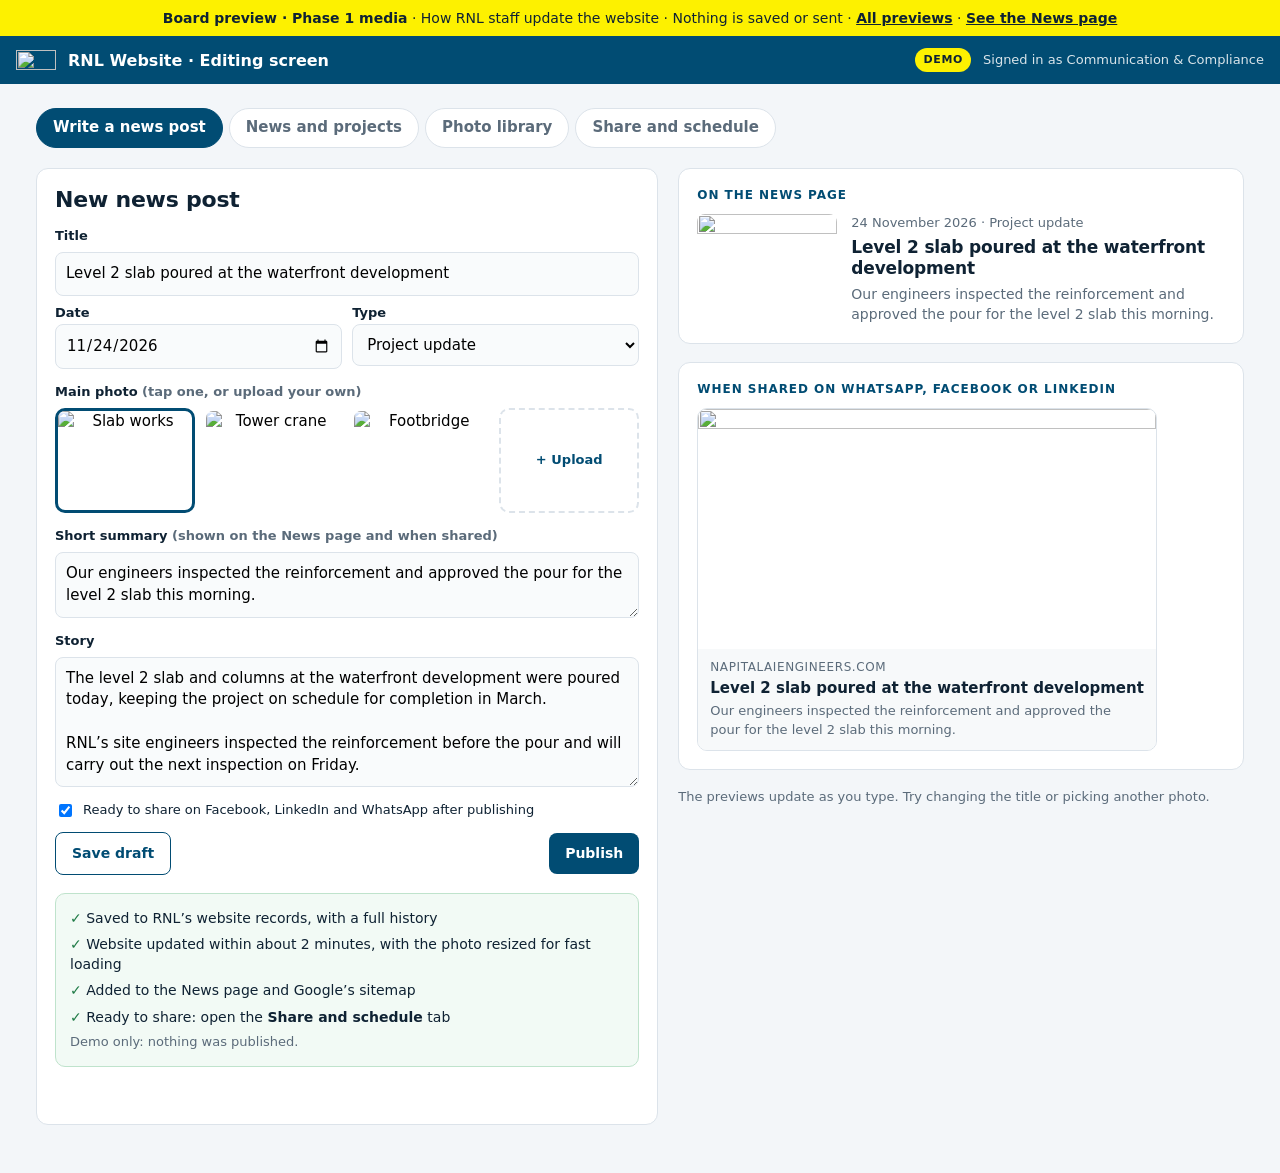
==== preview/media/index.html @ f25341df "Media boost: share buttons, Facebook feed on News, and media/news editing walk-through in the board " ====
<!doctype html>
<html lang="en">
<head>
<meta charset="utf-8">
<meta name="viewport" content="width=device-width, initial-scale=1">
<meta name="robots" content="noindex, nofollow">
<title>Media and news preview | R. Napitalai Limited</title>
<link rel="icon" href="../../favicon.svg" type="image/svg+xml">
<link rel="stylesheet" href="../preview.css">
</head>
<body>
<div class="pv-bar"><strong>Board preview · Phase 1 media</strong> · How RNL staff update the website · Nothing is saved or sent · <a href="../index.html">All previews</a> · <a href="../../news/index.html">See the News page</a></div>
<div class="top"><img src="../../assets/img/mark-light.svg" alt=""><b>RNL Website · Editing screen</b><span class="sp"></span><span class="badge">Demo</span><span class="who">Signed in as Communication &amp; Compliance</span></div>
<div class="wrap">
  <div class="tabs" role="tablist" aria-label="Editing screen sections">
    <button role="tab" id="t-write" aria-controls="p-write" data-hash="write">Write a news post</button>
    <button role="tab" id="t-list" aria-controls="p-list" data-hash="posts">News and projects</button>
    <button role="tab" id="t-photos" aria-controls="p-photos" data-hash="photos">Photo library</button>
    <button role="tab" id="t-share" aria-controls="p-share" data-hash="share">Share and schedule</button>
  </div>

  <!-- 1. Write -->
  <section class="panel" id="p-write" role="tabpanel" aria-labelledby="t-write">
    <div class="editor">
      <form class="card form-col" id="post-form">
        <h2 style="font-size:22px">New news post</h2>
        <label for="f-title">Title</label>
        <input id="f-title" value="Level 2 slab poured at the waterfront development">
        <div class="two">
          <div><label for="f-date">Date</label><input id="f-date" type="date" value="2026-11-24"></div>
          <div><label for="f-type">Type</label><select id="f-type"><option>Project update</option><option>Company news</option><option>Careers</option></select></div>
        </div>
        <label>Main photo <span class="muted">(tap one, or upload your own)</span></label>
        <div class="pick" id="pick">
          <button type="button" class="pick-img on" data-src="../../assets/img/site/waterfront-slab-works-800.jpg"><img src="../../assets/img/site/waterfront-slab-works-800.jpg" alt="Slab works"></button>
          <button type="button" class="pick-img" data-src="../../assets/img/site/waterfront-tower-crane-800.jpg"><img src="../../assets/img/site/waterfront-tower-crane-800.jpg" alt="Tower crane"></button>
          <button type="button" class="pick-img" data-src="../../assets/img/site/footbridge-span-800.jpg"><img src="../../assets/img/site/footbridge-span-800.jpg" alt="Footbridge"></button>
          <label class="pick-upload">+ Upload<input type="file" accept="image/*" id="f-upload"></label>
        </div>
        <label for="f-summary">Short summary <span class="muted">(shown on the News page and when shared)</span></label>
        <textarea id="f-summary" rows="2">Our engineers inspected the reinforcement and approved the pour for the level 2 slab this morning.</textarea>
        <label for="f-body">Story</label>
        <textarea id="f-body" rows="5">The level 2 slab and columns at the waterfront development were poured today, keeping the project on schedule for completion in March.

RNL’s site engineers inspected the reinforcement before the pour and will carry out the next inspection on Friday.</textarea>
        <label class="check"><input type="checkbox" id="f-share" checked> Ready to share on Facebook, LinkedIn and WhatsApp after publishing</label>
        <div class="row" style="margin-top:6px; flex-wrap:wrap">
          <button class="btn o" type="button" id="draft-btn">Save draft</button>
          <button class="btn" type="submit" id="publish-btn">Publish</button>
        </div>
        <div id="publish-steps" class="pub" hidden>
          <p><span class="ok-mark">✓</span> Saved to RNL’s website records, with a full history</p>
          <p><span class="ok-mark">✓</span> Website updated within about 2 minutes, with the photo resized for fast loading</p>
          <p><span class="ok-mark">✓</span> Added to the News page and Google’s sitemap</p>
          <p id="pub-share"><span class="ok-mark">✓</span> Ready to share: open the <b>Share and schedule</b> tab</p>
          <p class="muted" style="font-size:13px">Demo only: nothing was published.</p>
        </div>
        <p class="status" id="draft-status" role="status"></p>
      </form>

      <div class="col">
        <div class="card">
          <p class="eyebrow-s">On the News page</p>
          <article class="news-card">
            <img id="pv-img" src="../../assets/img/site/waterfront-slab-works-800.jpg" alt="">
            <div>
              <p class="muted" style="font-size:13px" id="pv-meta">24 November 2026 · Project update</p>
              <h3 id="pv-title">Level 2 slab poured at the waterfront development</h3>
              <p class="muted" id="pv-summary" style="font-size:14px">Our engineers inspected the reinforcement and approved the pour for the level 2 slab this morning.</p>
            </div>
          </article>
        </div>
        <div class="card">
          <p class="eyebrow-s">When shared on WhatsApp, Facebook or LinkedIn</p>
          <div class="sharecard">
            <img id="sh-img" src="../../assets/img/site/waterfront-slab-works-800.jpg" alt="">
            <div class="sharecard-body">
              <p class="muted" style="font-size:12px;text-transform:uppercase;letter-spacing:.05em">napitalaiengineers.com</p>
              <p style="font-weight:700" id="sh-title">Level 2 slab poured at the waterfront development</p>
              <p class="muted" style="font-size:13px" id="sh-summary">Our engineers inspected the reinforcement and approved the pour for the level 2 slab this morning.</p>
            </div>
          </div>
        </div>
        <p class="muted" style="font-size:13px">The previews update as you type. Try changing the title or picking another photo.</p>
      </div>
    </div>
  </section>

  <!-- 2. List -->
  <section class="panel" id="p-list" role="tabpanel" aria-labelledby="t-list" hidden>
    <div class="row" style="flex-wrap:wrap"><h2 style="font-size:22px">News and projects</h2><button class="btn" type="button" data-goto="t-write">+ New news post</button></div>
    <div class="card" style="padding:6px;margin-top:14px">
      <div class="table-scroll"><table>
        <tr><th>Title</th><th>Section</th><th>Date</th><th>Status</th><th></th></tr>
        <tr><td>Welcome to our new website</td><td>News</td><td>9 Nov 2026</td><td><span class="pill ok">Published</span></td><td class="n"><button class="btn o sm" type="button" data-goto="t-write">Edit</button></td></tr>
        <tr><td>Level 2 slab poured at the waterfront development <span class="muted">(sample)</span></td><td>News</td><td>24 Nov 2026</td><td><span class="pill warn">Draft</span></td><td class="n"><button class="btn o sm" type="button" data-goto="t-write">Edit</button></td></tr>
        <tr><td>Graduate engineer vacancies <span class="muted">(sample)</span></td><td>News · Careers</td><td>–</td><td><span class="pill warn">Draft</span></td><td class="n"><button class="btn o sm" type="button" data-goto="t-write">Edit</button></td></tr>
        <tr><td>Wharves and Jetties Programme</td><td>Projects</td><td>–</td><td><span class="pill ok">Published</span></td><td class="n"><button class="btn o sm" type="button" data-goto="t-write">Edit</button></td></tr>
        <tr><td>Telikom PNG Country Roll-Out</td><td>Projects</td><td>–</td><td><span class="pill ok">Published</span></td><td class="n"><button class="btn o sm" type="button" data-goto="t-write">Edit</button></td></tr>
      </table></div>
    </div>
    <div class="facts3">
      <div class="card"><b>Who can edit</b><p class="muted">Staff named by RNL, each with their own sign-in.</p></div>
      <div class="card"><b>What they can change</b><p class="muted">News, projects, team, services, office details, home page photos and text.</p></div>
      <div class="card"><b>Nothing is lost</b><p class="muted">Every change is recorded with who made it, and can be undone.</p></div>
    </div>
  </section>

  <!-- 3. Photos -->
  <section class="panel" id="p-photos" role="tabpanel" aria-labelledby="t-photos" hidden>
    <div class="row" style="flex-wrap:wrap"><h2 style="font-size:22px">Photo library</h2><label class="btn" style="cursor:pointer">Upload photos<input type="file" accept="image/*" multiple id="lib-upload" hidden></label></div>
    <p class="muted" style="margin-top:6px">Upload straight from a phone or computer. Photos are resized automatically so pages load quickly on slower connections. Try it: your photo stays on your device.</p>
    <div class="library" id="library">
      <figure><img src="../../assets/img/site/waterfront-tower-crane-800.jpg" alt=""><figcaption>Waterfront development</figcaption></figure>
      <figure><img src="../../assets/img/site/piling-site-excavator-800.jpg" alt=""><figcaption>Piling and pile caps</figcaption></figure>
      <figure><img src="../../assets/img/site/footbridge-span-800.jpg" alt=""><figcaption>Highlands footbridge</figcaption></figure>
      <figure><img src="../../assets/img/site/level-survey-800.jpg" alt=""><figcaption>Levelling survey</figcaption></figure>
      <figure><img src="../../assets/img/site/highlands-building-works-800.jpg" alt=""><figcaption>Highlands building works</figcaption></figure>
      <figure><img src="../../assets/img/site/rnl-site-team-800.jpg" alt=""><figcaption>RNL site team</figcaption></figure>
      <figure><img src="../../assets/img/site/baseplate-rebar-cage-800.jpg" alt=""><figcaption>Pile cap reinforcement</figcaption></figure>
      <figure><img src="../../assets/img/site/wall-survey-800.jpg" alt=""><figcaption>Wall condition survey</figcaption></figure>
    </div>
  </section>

  <!-- 4. Share -->
  <section class="panel" id="p-share" role="tabpanel" aria-labelledby="t-share" hidden>
    <h2 style="font-size:22px">From one news post to every channel</h2>
    <div class="flow">
      <div class="card"><p class="num-s">1</p><b>Publish on the website</b><p class="muted">Staff write the post once, in the editing screen.</p></div>
      <div class="card"><p class="num-s">2</p><b>Share in one tap</b><p class="muted">Every news post and project page has share buttons, with its photo and summary.</p>
        <div class="sharebtns"><span>Facebook</span><span>LinkedIn</span><span>WhatsApp</span><span>Copy link</span></div></div>
      <div class="card"><p class="num-s">3</p><b>Schedule ahead</b><p class="muted">Posts are planned for the week in Meta Business Suite and LinkedIn, both free. Eyemagine sets them up and trains staff.</p></div>
      <div class="card"><p class="num-s">4</p><b>Measure</b><p class="muted">Google Analytics shows visits and enquiries that came from Facebook, LinkedIn and WhatsApp.</p></div>
    </div>
    <div class="card" style="margin-top:18px">
      <div class="row" style="flex-wrap:wrap"><b>Example week of planned posts</b><span class="muted" style="font-size:13px">Planned in Meta Business Suite · example only</span></div>
      <div class="week">
        <div><p class="day">Mon</p><p class="post fb">Facebook · Project update: level 2 slab poured</p></div>
        <div><p class="day">Tue</p></div>
        <div><p class="day">Wed</p><p class="post li">LinkedIn · Graduate engineer vacancies</p></div>
        <div><p class="day">Thu</p></div>
        <div><p class="day">Fri</p><p class="post fb">Facebook · Site photo of the week: Highlands footbridge</p></div>
      </div>
    </div>
    <p class="muted" style="margin-top:14px">See it working on the real site: the <a href="../../news/index.html">News page</a> shows RNL’s latest Facebook posts, and every news post and project has share buttons.</p>
  </section>
</div>
<script src="../preview.js"></script>
</body>
</html>
---- preview/preview.css ----
/* Board preview of phases 2 and 3: sample screens only (staging builds). */
:root { --navy:#014C73; --deep:#0A2C42; --ink:#0F2233; --muted:#5B6B7A; --line:#DCE3EA; --bg:#F3F6F9; --yellow:#FDF100; --green:#1E7A45; --amber:#9A6412; }
* { box-sizing: border-box; }
html { -webkit-text-size-adjust: 100%; }
body { margin:0; font-family: Inter, system-ui, -apple-system, "Segoe UI", Roboto, Arial, sans-serif; color: var(--ink); background: var(--bg); font-size: 15px; line-height: 1.45; }
h1,h2,h3 { margin:0; letter-spacing:-.01em; line-height:1.2; }
p { margin:0; }
a { color: var(--navy); }
button { font: inherit; cursor: pointer; }
:focus-visible { outline: 3px solid var(--yellow); outline-offset: 2px; }

.pv-bar { background: var(--yellow); color: var(--ink); font-size: 14px; text-align:center; padding: 8px max(16px, env(safe-area-inset-left, 0px)); }
.pv-bar a { color: var(--ink); font-weight: 700; }

.top { background: var(--navy); color:#fff; display:flex; align-items:center; gap:12px; padding:12px max(16px, env(safe-area-inset-left, 0px)); flex-wrap: wrap; }
.top img { width:40px; height:20px; }
.top b { font-size:16px; }
.top .sp { flex:1; }
.top .who { font-size:13px; opacity:.85; }
.top a { color:#fff; font-size:13px; }
.badge { display:inline-block; font-size:11px; font-weight:700; letter-spacing:.06em; text-transform:uppercase; padding:4px 8px; border-radius:999px; background: var(--yellow); color: var(--ink); }

.wrap { max-width: 1240px; margin: 0 auto; padding: 24px max(16px, env(safe-area-inset-left, 0px)) 48px; }
.card { background:#fff; border:1px solid var(--line); border-radius:12px; padding:18px; min-width:0; }
.muted { color: var(--muted); }
.pill { display:inline-block; font-size:12px; font-weight:600; padding:3px 10px; border-radius:999px; white-space:nowrap; }
.ok { background:#E3F4EA; color: var(--green); }
.warn { background:#FBF0DD; color: var(--amber); }
.off { background:#EEF1F4; color: var(--muted); }
.btn { display:inline-block; border:0; background: var(--navy); color:#fff; font-weight:600; padding:10px 16px; border-radius:8px; font-size:14px; text-decoration:none; }
.btn.o { background:#fff; color: var(--navy); border:1.5px solid var(--navy); }
.btn.y { background: var(--yellow); color: var(--ink); }
.btn:disabled { opacity:.55; cursor: default; }

.tabs { display:flex; gap:6px; flex-wrap:wrap; margin-bottom:20px; }
.tabs button { background:#fff; border:1px solid var(--line); border-radius:999px; padding:8px 16px; font-weight:600; color: var(--muted); }
.tabs button[aria-selected="true"] { background: var(--navy); border-color: var(--navy); color:#fff; }
.panel[hidden] { display:none; }

.kpis { display:grid; grid-template-columns: repeat(4, 1fr); gap:14px; margin: 16px 0; }
.kpi .v { font-size:32px; font-weight:800; color: var(--navy); }
.kpi .l { font-size:13px; color: var(--muted); font-weight:600; }
.table-scroll { overflow-x:auto; }
table { width:100%; border-collapse: collapse; font-size:14px; min-width: 720px; }
th { text-align:left; font-size:12px; text-transform:uppercase; letter-spacing:.05em; color: var(--muted); font-weight:600; padding:10px 12px; border-bottom:1px solid var(--line); }
td { padding:12px; border-bottom:1px solid var(--line); }
tr:last-child td { border-bottom: 0; }
.n { text-align:right; font-variant-numeric: tabular-nums; }
.dot { display:inline-block; width:30px; height:30px; border-radius:50%; background: var(--navy); color: var(--yellow); font-weight:800; font-size:12px; text-align:center; line-height:30px; margin-right:10px; vertical-align:middle; }

.split { display:grid; grid-template-columns: 400px 1fr; gap:40px; align-items:start; }
.phone { width: 380px; max-width:100%; border: 10px solid #111B24; border-radius: 40px; overflow:hidden; background: var(--bg); box-shadow: 0 20px 50px rgba(15,34,51,.25); }
.phone .top { padding: 12px 16px; }
.phone-body { padding:14px; display:flex; flex-direction:column; gap:12px; }
.clock { text-align:center; }
.time { font-size:40px; font-weight:800; color: var(--navy); }
.bigbtn { display:block; width:100%; border:0; margin-top:12px; background: var(--green); color:#fff; font-weight:700; font-size:17px; padding:14px; border-radius:12px; }
.bigbtn.in { background: var(--navy); }
.gps { margin-top:10px; font-size:13px; color: var(--green); font-weight:600; }
.log { list-style:none; margin:8px 0 0; padding:0; font-size:14px; }
.log li { padding:6px 0; border-bottom:1px solid var(--line); }
.log li:last-child { border:0; }
.log span { color: var(--muted); font-size:12px; display:block; }
.photos { display:grid; grid-template-columns: repeat(3,1fr); gap:6px; margin-top:10px; }
.photos img { width:100%; aspect-ratio:1; object-fit:cover; border-radius:8px; display:block; }
.row { display:flex; justify-content:space-between; align-items:center; gap:10px; }
.explain h2 { font-size:26px; margin-bottom:12px; }
.explain ul { padding-left: 20px; margin: 12px 0 0; }
.explain li { margin-bottom: 8px; }

.steps { display:grid; grid-template-columns: repeat(5, 1fr); gap:10px; margin: 16px 0; }
.step { padding:12px 14px; border-radius:10px; background:#fff; border:1px solid var(--line); font-size:13px; color: var(--muted); }
.step b { display:block; font-size:15px; color: var(--ink); }
.step.done { border-color:#BFE3CC; background:#F2FAF5; }
.step.done b::before { content:"✓ "; color: var(--green); }
.step.now { border:2px solid var(--navy); background:#EEF5FA; }
.status { margin-top:12px; font-weight:600; color: var(--green); min-height: 1.4em; }

/* client portal */
.login { max-width: 420px; margin: 40px auto; text-align:center; }
.login input { width:100%; padding:12px; border:1px solid var(--line); border-radius:8px; font: inherit; margin-top:10px; background:#F9FBFC; }
.portal { display:grid; grid-template-columns: 1.4fr 1fr; gap:18px; }
.col { display:flex; flex-direction:column; gap:18px; min-width:0; }
.bar { height:14px; background:#E6ECF1; border-radius:999px; overflow:hidden; margin:12px 0 6px; }
.bar i { display:block; height:100%; width:68%; background: var(--navy); }
.ms { list-style:none; padding:0; margin:10px 0 0; font-size:14px; }
.ms li { display:flex; gap:10px; align-items:center; padding:9px 0; border-bottom:1px solid var(--line); }
.ms li:last-child { border:0; }
.tick { width:20px; height:20px; border-radius:50%; flex:none; text-align:center; line-height:20px; font-size:12px; font-weight:800; }
.t-ok { background: var(--green); color:#fff; } .t-now { background: var(--yellow); color: var(--ink); } .t-no { border:2px solid var(--line); }
.ms .d { margin-left:auto; color: var(--muted); font-size:13px; }
.gallery { display:grid; grid-template-columns: repeat(3,1fr); gap:8px; margin-top:12px; }
.gallery img { width:100%; aspect-ratio: 4/3; object-fit:cover; border-radius:8px; display:block; }
.doc { display:flex; justify-content:space-between; gap:10px; padding:9px 0; border-bottom:1px solid var(--line); font-size:14px; }
.doc:last-child { border:0; }
.msg { background: var(--bg); border-radius:10px; padding:12px; font-size:14px; margin-top:10px; }
.msg.me { background:#EEF5FA; }
.send { display:flex; gap:8px; margin-top:12px; }
.send input { flex:1; min-width:0; padding:10px; border:1px solid var(--line); border-radius:8px; font: inherit; }

/* preview home */
.hero-pv { background: var(--deep); color:#fff; padding: 48px max(16px, env(safe-area-inset-left, 0px)); }
.hero-pv .in { max-width:1240px; margin:0 auto; }
.hero-pv h1 { font-size: clamp(28px, 4vw, 44px); margin: 10px 0 12px; }
.hero-pv p { color:#BFD0DC; max-width: 60ch; font-size: 17px; }
.eyebrow { font-size:13px; font-weight:700; letter-spacing:.12em; text-transform:uppercase; color: var(--yellow); }
.choices { display:grid; grid-template-columns: repeat(3, 1fr); gap:20px; }
.choice { display:flex; flex-direction:column; gap:10px; text-decoration:none; color: var(--ink); }
.choice img { width:100%; aspect-ratio: 16/9; object-fit:cover; border-radius:8px; }
.choice h2 { font-size:22px; }
.choice .go { font-weight:700; color: var(--navy); }

@media (max-width: 900px) {
  .kpis { grid-template-columns: repeat(2, 1fr); }
  .split, .portal, .choices { grid-template-columns: 1fr; }
  .steps { grid-template-columns: 1fr 1fr; }
  .phone { margin: 0 auto; }
}
@media (prefers-reduced-motion: reduce) { * { transition: none !important; } }

/* media and news preview */
.editor { display:grid; grid-template-columns: minmax(0, 1.1fr) minmax(0, 1fr); gap:20px; align-items:start; }
.form-col { display:flex; flex-direction:column; gap:6px; }
.form-col label { font-size:13px; font-weight:600; margin-top:8px; }
.form-col input:not([type=checkbox]):not([type=file]), .form-col select, .form-col textarea { width:100%; padding:10px; border:1px solid var(--line); border-radius:8px; font: inherit; background:#F9FBFC; }
.form-col textarea { resize: vertical; }
.two { display:grid; grid-template-columns: 1fr 1fr; gap:10px; }
.check { display:flex; gap:8px; align-items:center; font-weight:500 !important; }
.pick { display:grid; grid-template-columns: repeat(4, 1fr); gap:8px; }
.pick-img { padding:0; border:3px solid transparent; border-radius:10px; background:none; overflow:hidden; aspect-ratio: 4/3; }
.pick-img img { width:100%; height:100%; object-fit:cover; display:block; }
.pick-img.on { border-color: var(--navy); }
.pick-upload { display:flex; align-items:center; justify-content:center; border:2px dashed var(--line); border-radius:10px; font-size:13px; font-weight:600 !important; color: var(--navy); cursor:pointer; margin:0 !important; aspect-ratio: 4/3; }
.pick-upload input { display:none; }
.pub { margin-top:12px; padding:14px; background:#F2FAF5; border:1px solid #BFE3CC; border-radius:10px; display:flex; flex-direction:column; gap:6px; font-size:14px; }
.ok-mark { color: var(--green); font-weight:800; }
.eyebrow-s { font-size:12px; font-weight:700; letter-spacing:.08em; text-transform:uppercase; color: var(--navy); margin-bottom:10px; }
.news-card { display:grid; grid-template-columns: 140px 1fr; gap:14px; align-items:start; }
.news-card img { width:140px; aspect-ratio: 4/3; object-fit:cover; border-radius:8px; }
.news-card h3 { font-size:17px; margin:4px 0 6px; }
.sharecard { border:1px solid var(--line); border-radius:10px; overflow:hidden; max-width: 460px; }
.sharecard img { width:100%; aspect-ratio: 1.91/1; object-fit:cover; display:block; }
.sharecard-body { padding:10px 12px; background:#F7F9FA; display:flex; flex-direction:column; gap:2px; }
.btn.sm { padding:6px 12px; font-size:13px; }
.facts3 { display:grid; grid-template-columns: repeat(3, 1fr); gap:14px; margin-top:18px; }
.facts3 p { margin-top:4px; font-size:14px; }
.library { display:grid; grid-template-columns: repeat(4, 1fr); gap:12px; margin-top:16px; }
.library figure { margin:0; background:#fff; border:1px solid var(--line); border-radius:10px; overflow:hidden; }
.library img { width:100%; aspect-ratio: 4/3; object-fit:cover; display:block; }
.library figcaption { padding:8px 10px; font-size:13px; color: var(--muted); }
.library figure.new { border-color: var(--green); }
.flow { display:grid; grid-template-columns: repeat(4, 1fr); gap:14px; margin-top:16px; }
.flow p.muted { font-size:14px; margin-top:4px; }
.num-s { font-size:28px; font-weight:800; color: var(--navy); }
.sharebtns { display:flex; flex-wrap:wrap; gap:6px; margin-top:10px; }
.sharebtns span { font-size:12px; font-weight:600; padding:5px 10px; border-radius:999px; border:1.5px solid var(--navy); color: var(--navy); }
.week { display:grid; grid-template-columns: repeat(5, 1fr); gap:8px; margin-top:12px; }
.week > div { background: var(--bg); border-radius:8px; padding:10px; min-height:110px; display:flex; flex-direction:column; gap:6px; min-width:0; }
.day { font-size:12px; font-weight:700; color: var(--muted); text-transform:uppercase; }
.post { font-size:13px; padding:8px; border-radius:6px; background:#fff; border-left:4px solid var(--navy); }
.post.li { border-left-color: #5E8FB0; }
@media (max-width: 900px) {
  .editor, .facts3, .flow { grid-template-columns: 1fr; }
  .library { grid-template-columns: repeat(2, 1fr); }
  .week { grid-template-columns: 1fr; }
  .week > div { min-height: 0; }
}
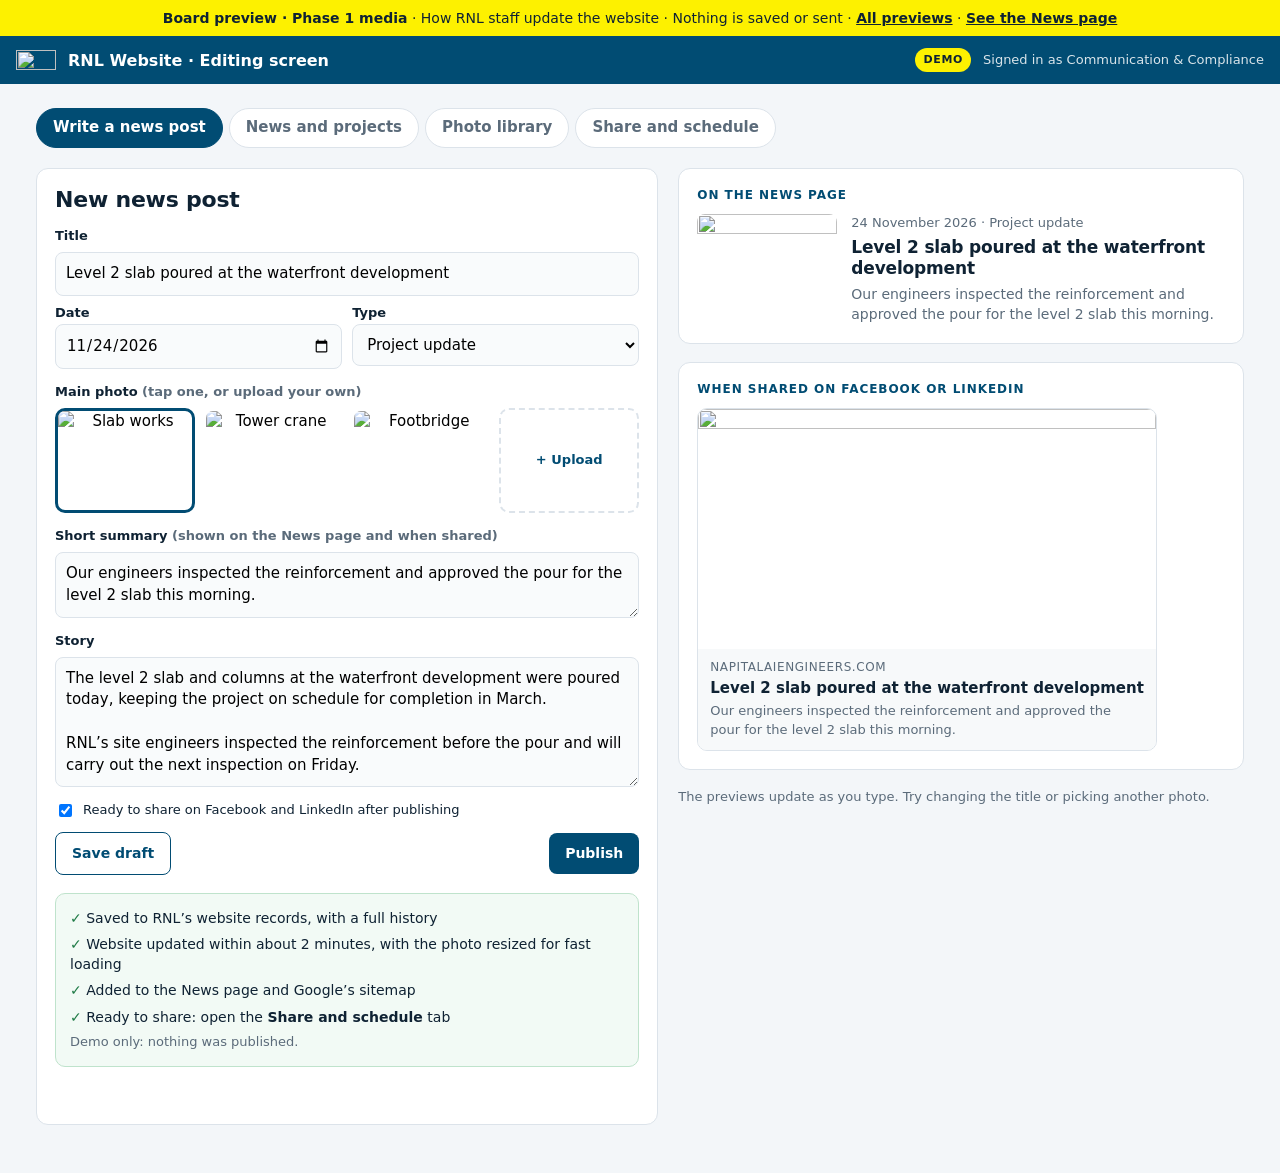
==== commit e73a6b5b: "Social media limited to Facebook and LinkedIn, as RNL requested Co-Authored-By: Claude Opus 5.5 <nor" ====
--- a/preview/media/index.html
+++ b/preview/media/index.html
@@ -43,7 +43,7 @@
         <textarea id="f-body" rows="5">The level 2 slab and columns at the waterfront development were poured today, keeping the project on schedule for completion in March.
 
 RNL’s site engineers inspected the reinforcement before the pour and will carry out the next inspection on Friday.</textarea>
-        <label class="check"><input type="checkbox" id="f-share" checked> Ready to share on Facebook, LinkedIn and WhatsApp after publishing</label>
+        <label class="check"><input type="checkbox" id="f-share" checked> Ready to share on Facebook and LinkedIn after publishing</label>
         <div class="row" style="margin-top:6px; flex-wrap:wrap">
           <button class="btn o" type="button" id="draft-btn">Save draft</button>
           <button class="btn" type="submit" id="publish-btn">Publish</button>
@@ -71,7 +71,7 @@
           </article>
         </div>
         <div class="card">
-          <p class="eyebrow-s">When shared on WhatsApp, Facebook or LinkedIn</p>
+          <p class="eyebrow-s">When shared on Facebook or LinkedIn</p>
           <div class="sharecard">
             <img id="sh-img" src="../../assets/img/site/waterfront-slab-works-800.jpg" alt="">
             <div class="sharecard-body">
@@ -128,9 +128,9 @@
     <div class="flow">
       <div class="card"><p class="num-s">1</p><b>Publish on the website</b><p class="muted">Staff write the post once, in the editing screen.</p></div>
       <div class="card"><p class="num-s">2</p><b>Share in one tap</b><p class="muted">Every news post and project page has share buttons, with its photo and summary.</p>
-        <div class="sharebtns"><span>Facebook</span><span>LinkedIn</span><span>WhatsApp</span><span>Copy link</span></div></div>
+        <div class="sharebtns"><span>Facebook</span><span>LinkedIn</span><span>Copy link</span></div></div>
       <div class="card"><p class="num-s">3</p><b>Schedule ahead</b><p class="muted">Posts are planned for the week in Meta Business Suite and LinkedIn, both free. Eyemagine sets them up and trains staff.</p></div>
-      <div class="card"><p class="num-s">4</p><b>Measure</b><p class="muted">Google Analytics shows visits and enquiries that came from Facebook, LinkedIn and WhatsApp.</p></div>
+      <div class="card"><p class="num-s">4</p><b>Measure</b><p class="muted">Google Analytics shows visits and enquiries that came from Facebook and LinkedIn.</p></div>
     </div>
     <div class="card" style="margin-top:18px">
       <div class="row" style="flex-wrap:wrap"><b>Example week of planned posts</b><span class="muted" style="font-size:13px">Planned in Meta Business Suite · example only</span></div>
